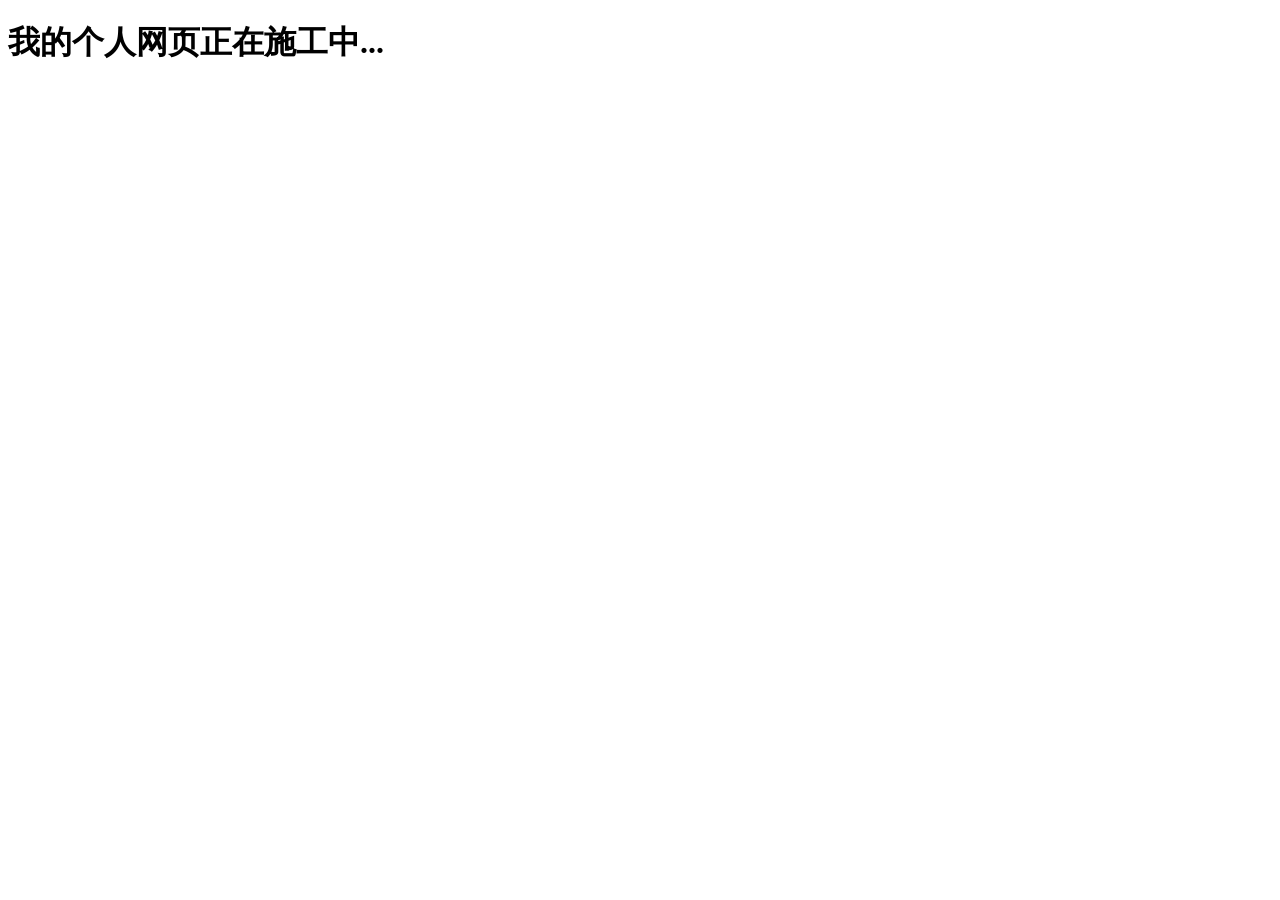
==== index.html @ b2ff5615 "fix: 修复目录嵌套并添加首页" ====
<!DOCTYPE html>
<html lang="en">
<head>
    <meta charset="UTF-8">
    <meta name="viewport" content="width=device-width, initial-scale=1.0">
    <title>Document</title>
</head>
<body>
    <h1>我的个人网页正在施工中...</h1>
</body>
</html>
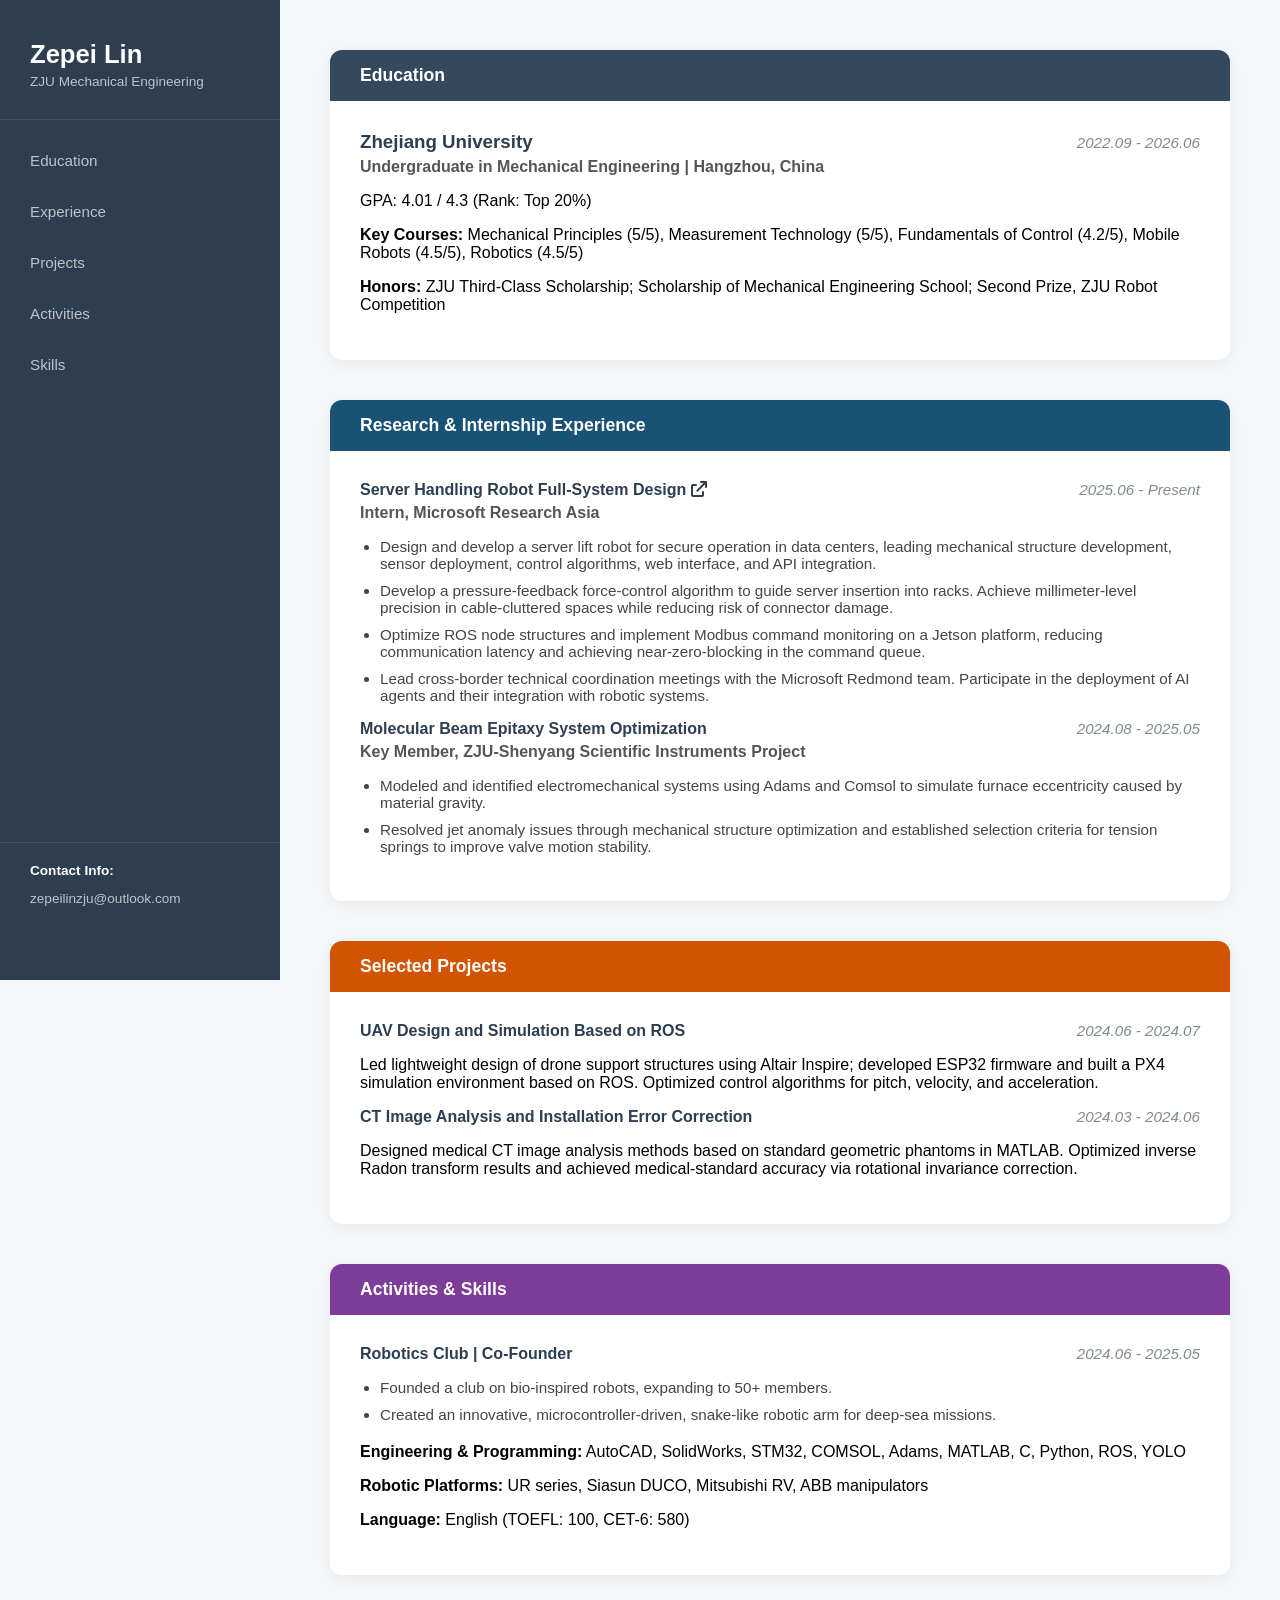
==== commit 0312e50e: "Finalize CV layout and add project subpage" ====
--- a/index.html
+++ b/index.html
@@ -3,9 +3,115 @@
 <head>
     <meta charset="UTF-8">
     <meta name="viewport" content="width=device-width, initial-scale=1.0">
-    <title>Document</title>
+    <title>Zepei Lin | Robotics & Mechanical Engineering</title>
+    <link rel="stylesheet" href="style.css">
+    <link rel="stylesheet" href="https://cdnjs.cloudflare.com/ajax/libs/font-awesome/6.0.0/css/all.min.css">
 </head>
 <body>
-    <h1>我的个人网页正在施工中...</h1>
+    <nav class="sidebar">
+        <div class="sidebar-header">
+            <h2>Zepei Lin</h2>
+            <p>ZJU Mechanical Engineering</p>
+        </div>
+        <ul>
+            <li><a href="#education">Education</a></li>
+            <li><a href="#experience">Experience</a></li>
+            <li><a href="#projects">Projects</a></li>
+            <li><a href="#activities">Activities</a></li>
+            <li><a href="#skills">Skills</a></li>
+        </ul>
+        <div class="sidebar-footer">
+            <span class="contact-label">Contact Info:</span>
+            <p>zepeilinzju@outlook.com</p>
+        </div>
+    </nav>
+
+    <main class="content">
+        <section id="education" class="card">
+            <div class="card-header edu-header">Education</div>
+            <div class="card-body">
+                <div class="item-header">
+                    <h3>Zhejiang University</h3>
+                    <span class="item-date">2022.09 - 2026.06</span>
+                </div>
+                <p class="item-sub">Undergraduate in Mechanical Engineering | Hangzhou, China</p>
+                <p>GPA: 4.01 / 4.3 (Rank: Top 20%)</p>
+                <p><strong>Key Courses:</strong> Mechanical Principles (5/5), Measurement Technology (5/5), Fundamentals of Control (4.2/5), Mobile Robots (4.5/5), Robotics (4.5/5)</p>
+                <p><strong>Honors:</strong> ZJU Third-Class Scholarship; Scholarship of Mechanical Engineering School; Second Prize, ZJU Robot Competition</p>
+            </div>
+        </section>
+
+        <section id="experience" class="card">
+            <div class="card-header exp-header">Research & Internship Experience</div>
+            <div class="card-body">
+                <div class="item">
+                    <div class="item-header">
+                        <h4><a href="server-robot.html" class="project-title-link">Server Handling Robot Full-System Design <i class="fas fa-arrow-up-right-from-square"></i></a></h4>
+                        <span class="item-date">2025.06 - Present</span>
+                    </div>
+                    <p class="item-sub">Intern, Microsoft Research Asia</p>
+                    <ul>
+                        <li>Design and develop a server lift robot for secure operation in data centers, leading mechanical structure development, sensor deployment, control algorithms, web interface, and API integration.</li>
+                        <li>Develop a pressure-feedback force-control algorithm to guide server insertion into racks. Achieve millimeter-level precision in cable-cluttered spaces while reducing risk of connector damage.</li>
+                        <li>Optimize ROS node structures and implement Modbus command monitoring on a Jetson platform, reducing communication latency and achieving near-zero-blocking in the command queue.</li>
+                        <li>Lead cross-border technical coordination meetings with the Microsoft Redmond team. Participate in the deployment of AI agents and their integration with robotic systems.</li>
+                    </ul>
+                </div>
+
+                <div class="item">
+                    <div class="item-header">
+                        <h4>Molecular Beam Epitaxy System Optimization</h4>
+                        <span class="item-date">2024.08 - 2025.05</span>
+                    </div>
+                    <p class="item-sub">Key Member, ZJU-Shenyang Scientific Instruments Project</p>
+                    <ul>
+                        <li>Modeled and identified electromechanical systems using Adams and Comsol to simulate furnace eccentricity caused by material gravity.</li>
+                        <li>Resolved jet anomaly issues through mechanical structure optimization and established selection criteria for tension springs to improve valve motion stability.</li>
+                    </ul>
+                </div>
+            </div>
+        </section>
+
+        <section id="projects" class="card">
+            <div class="card-header proj-header">Selected Projects</div>
+            <div class="card-body">
+                <div class="item">
+                    <div class="item-header">
+                        <h4>UAV Design and Simulation Based on ROS</h4>
+                        <span class="item-date">2024.06 - 2024.07</span>
+                    </div>
+                    <p>Led lightweight design of drone support structures using Altair Inspire; developed ESP32 firmware and built a PX4 simulation environment based on ROS. Optimized control algorithms for pitch, velocity, and acceleration.</p>
+                </div>
+                <div class="item">
+                    <div class="item-header">
+                        <h4>CT Image Analysis and Installation Error Correction</h4>
+                        <span class="item-date">2024.03 - 2024.06</span>
+                    </div>
+                    <p>Designed medical CT image analysis methods based on standard geometric phantoms in MATLAB. Optimized inverse Radon transform results and achieved medical-standard accuracy via rotational invariance correction.</p>
+                </div>
+            </div>
+        </section>
+
+        <section id="activities" class="card">
+            <div class="card-header act-header">Activities & Skills</div>
+            <div class="card-body">
+                <div class="item">
+                    <div class="item-header">
+                        <h4>Robotics Club | Co-Founder</h4>
+                        <span class="item-date">2024.06 - 2025.05</span>
+                    </div>
+                    <ul>
+                        <li>Founded a club on bio-inspired robots, expanding to 50+ members.</li>
+                        <li>Created an innovative, microcontroller-driven, snake-like robotic arm for deep-sea missions.</li>
+                    </ul>
+                </div>
+                <div id="skills" style="margin-top: 20px;">
+                    <p><strong>Engineering & Programming:</strong> AutoCAD, SolidWorks, STM32, COMSOL, Adams, MATLAB, C, Python, ROS, YOLO</p>
+                    <p><strong>Robotic Platforms:</strong> UR series, Siasun DUCO, Mitsubishi RV, ABB manipulators</p>
+                    <p><strong>Language:</strong> English (TOEFL: 100, CET-6: 580)</p>
+                </div>
+            </div>
+        </section>
+    </main>
 </body>
 </html>
--- a/style.css
+++ b/style.css
@@ -0,0 +1,107 @@
+:root {
+    --sidebar-width: 280px;
+    --primary-dark: #2c3e50;
+    --edu-color: #34495e;
+    --exp-color: #1a5276;
+    --proj-color: #d35400;
+    --act-color: #7d3c98;
+    --bg-light: #f4f7f9;
+    --text-main: #333;
+}
+
+body {
+    margin: 0;
+    font-family: 'Inter', -apple-system, sans-serif;
+    background-color: var(--bg-light);
+    display: flex;
+    scroll-behavior: smooth;
+}
+
+/* 侧边栏 */
+.sidebar {
+    width: var(--sidebar-width);
+    height: 100vh;
+    background-color: var(--primary-dark);
+    color: white;
+    position: fixed;
+    left: 0; top: 0;
+    display: flex;
+    flex-direction: column;
+    padding: 40px 0;
+    z-index: 1000;
+}
+
+.sidebar-header { padding: 0 30px 30px; border-bottom: 1px solid rgba(255,255,255,0.1); }
+.sidebar-header h2 { margin: 0; font-size: 1.6rem; }
+.sidebar-header p { margin: 5px 0 0; font-size: 0.85rem; color: #bdc3c7; }
+
+.sidebar ul { list-style: none; padding: 20px 0; margin: 0; }
+.sidebar ul li a { display: block; padding: 12px 30px; color: #bdc3c7; text-decoration: none; transition: 0.3s; }
+.sidebar ul li a:hover { background: rgba(255,255,255,0.1); color: white; padding-left: 40px; }
+
+.sidebar-footer { margin-top: auto; padding: 20px 30px; font-size: 0.85rem; border-top: 1px solid rgba(255,255,255,0.1); color: #bdc3c7; }
+.contact-label { color: white; font-weight: bold; display: block; margin-bottom: 5px; }
+
+/* 内容区 */
+.content {
+    margin-left: var(--sidebar-width);
+    padding: 50px;
+    width: 100%;
+    max-width: 900px;
+}
+
+/* 卡片排版 */
+.card {
+    background: white;
+    border-radius: 12px;
+    box-shadow: 0 4px 15px rgba(0,0,0,0.05);
+    margin-bottom: 40px;
+    overflow: hidden;
+    transition: transform 0.3s ease;
+}
+
+.card:hover { transform: translateY(-5px); }
+
+.card-header { padding: 15px 30px; color: white; font-weight: bold; font-size: 1.1rem; }
+.edu-header { background: var(--edu-color); }
+.exp-header { background: var(--exp-color); }
+.proj-header { background: var(--proj-color); }
+.act-header { background: var(--act-color); }
+
+.card-body { padding: 30px; }
+
+/* 简历样式：条目头部左右排列 */
+.item-header {
+    display: flex;
+    justify-content: space-between;
+    align-items: baseline;
+    margin-bottom: 5px;
+}
+
+.item-header h3, .item-header h4 { margin: 0; color: var(--primary-dark); }
+
+.item-date { font-style: italic; color: #7f8c8d; font-size: 0.95rem; white-space: nowrap; margin-left: 15px; }
+
+.item-sub { font-weight: 600; color: #555; margin-top: 0; margin-bottom: 15px; }
+
+/* 项目跳转链接样式 */
+.project-title-link {
+    text-decoration: none;
+    color: var(--primary-dark);
+}
+
+.project-title-link:hover {
+    color: var(--exp-color);
+    text-decoration: underline;
+}
+
+ul { padding-left: 20px; }
+li { margin-bottom: 10px; font-size: 0.95rem; color: #444; }
+
+/* 响应式 */
+@media (max-width: 768px) {
+    .sidebar { width: 0; display: none; }
+    .content { margin-left: 0; padding: 20px; }
+    .item-header { flex-direction: column; }
+    .item-date { margin-left: 0; margin-top: 5px; }
+}
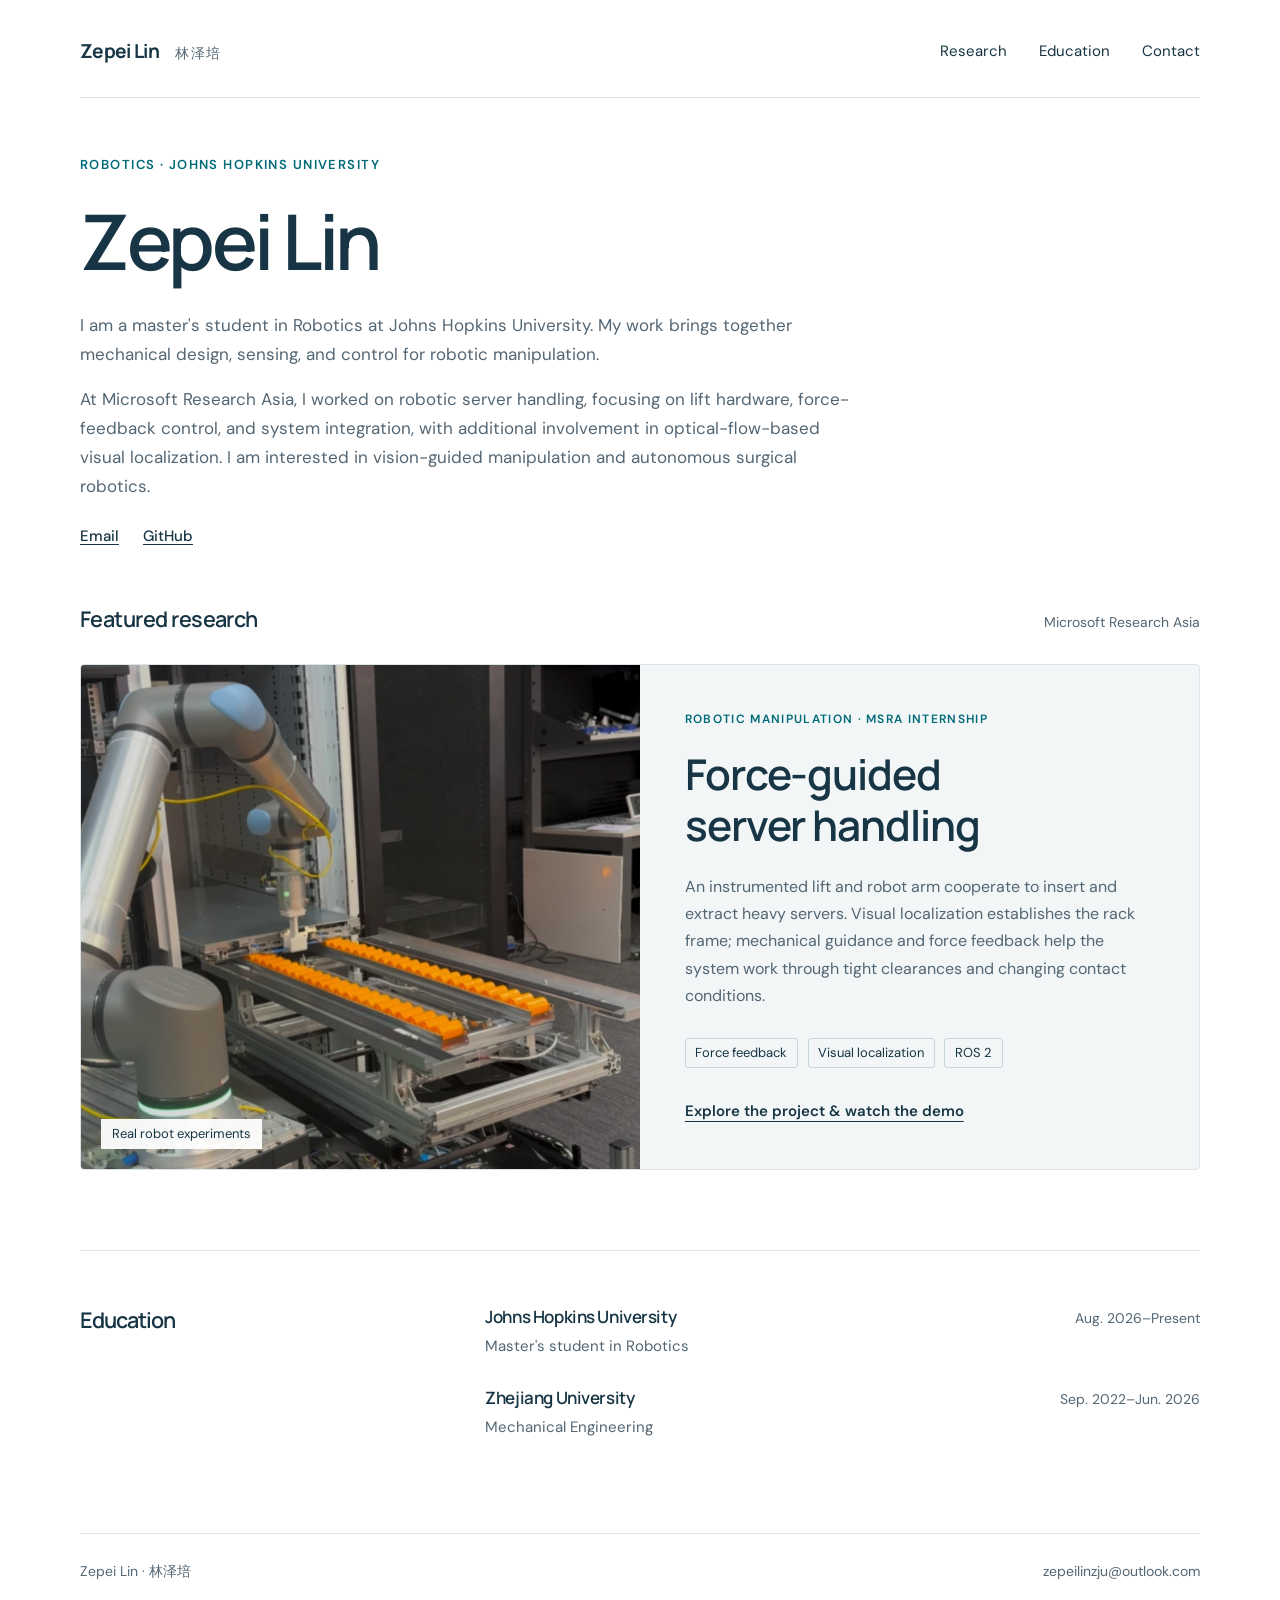
==== commit 2c27b0a7: "Feature MSRA robotics project with original-quality demo and technical overview" ====
--- a/index.html
+++ b/index.html
@@ -1,117 +1,50 @@
 <!DOCTYPE html>
 <html lang="en">
 <head>
-    <meta charset="UTF-8">
-    <meta name="viewport" content="width=device-width, initial-scale=1.0">
-    <title>Zepei Lin | Robotics & Mechanical Engineering</title>
-    <link rel="stylesheet" href="style.css">
-    <link rel="stylesheet" href="https://cdnjs.cloudflare.com/ajax/libs/font-awesome/6.0.0/css/all.min.css">
+  <meta charset="UTF-8">
+  <meta name="viewport" content="width=device-width, initial-scale=1">
+  <meta name="description" content="Zepei Lin, robotics master's student at Johns Hopkins University. Research on force-guided robotic server handling at Microsoft Research Asia.">
+  <meta name="theme-color" content="#173c50">
+  <title>Zepei Lin | Robotics</title>
+  <link rel="stylesheet" href="style.css">
 </head>
 <body>
-    <nav class="sidebar">
-        <div class="sidebar-header">
-            <h2>Zepei Lin</h2>
-            <p>ZJU Mechanical Engineering</p>
+  <a class="skip-link" href="#main">Skip to content</a>
+  <header class="site-header wrap">
+    <a class="wordmark" href="index.html">Zepei Lin<span>林泽培</span></a>
+    <nav aria-label="Main navigation"><a href="#research">Research</a><a href="#education">Education</a><a href="mailto:zepeilinzju@outlook.com">Contact</a></nav>
+  </header>
+  <main id="main" class="wrap">
+    <section class="intro" aria-labelledby="intro-title">
+      <p class="eyebrow">Robotics · Johns Hopkins University</p>
+      <h1 id="intro-title">Zepei Lin</h1>
+      <div class="intro-copy">
+        <p>I am a master's student in Robotics at Johns Hopkins University. My work brings together mechanical design, sensing, and control for robotic manipulation.</p>
+        <p>At Microsoft Research Asia, I worked on robotic server handling, focusing on lift hardware, force-feedback control, and system integration, with additional involvement in optical-flow-based visual localization. I am interested in vision-guided manipulation and autonomous surgical robotics.</p>
+        <div class="text-links"><a href="mailto:zepeilinzju@outlook.com">Email</a><a href="https://github.com/Edward-Lin-maker">GitHub</a></div>
+      </div>
+    </section>
+    <section id="research" class="research-section" aria-labelledby="research-title">
+      <div class="section-heading"><h2 id="research-title">Featured research</h2><span>Microsoft Research Asia</span></div>
+      <a class="project-link" href="server-robot.html">
+        <div class="project-image"><img src="assets/images/system-overview.webp" width="740" height="649" alt="A robot arm working beside the instrumented server lift in front of a server rack."><span class="image-label">Real robot experiments</span></div>
+        <div class="project-copy">
+          <p class="eyebrow">Robotic manipulation · MSRA internship</p>
+          <h3>Force-guided<br>server handling</h3>
+          <p>An instrumented lift and robot arm cooperate to insert and extract heavy servers. Visual localization establishes the rack frame; mechanical guidance and force feedback help the system work through tight clearances and changing contact conditions.</p>
+          <div class="tags" aria-label="Project topics"><span>Force feedback</span><span>Visual localization</span><span>ROS 2</span></div>
+          <span class="project-cta">Explore the project &amp; watch the demo</span>
         </div>
-        <ul>
-            <li><a href="#education">Education</a></li>
-            <li><a href="#experience">Experience</a></li>
-            <li><a href="#projects">Projects</a></li>
-            <li><a href="#activities">Activities</a></li>
-            <li><a href="#skills">Skills</a></li>
-        </ul>
-        <div class="sidebar-footer">
-            <span class="contact-label">Contact Info:</span>
-            <p>zepeilinzju@outlook.com</p>
-        </div>
-    </nav>
-
-    <main class="content">
-        <section id="education" class="card">
-            <div class="card-header edu-header">Education</div>
-            <div class="card-body">
-                <div class="item-header">
-                    <h3>Zhejiang University</h3>
-                    <span class="item-date">2022.09 - 2026.06</span>
-                </div>
-                <p class="item-sub">Undergraduate in Mechanical Engineering | Hangzhou, China</p>
-                <p>GPA: 4.01 / 4.3 (Rank: Top 20%)</p>
-                <p><strong>Key Courses:</strong> Mechanical Principles (5/5), Measurement Technology (5/5), Fundamentals of Control (4.2/5), Mobile Robots (4.5/5), Robotics (4.5/5)</p>
-                <p><strong>Honors:</strong> ZJU Third-Class Scholarship; Scholarship of Mechanical Engineering School; Second Prize, ZJU Robot Competition</p>
-            </div>
-        </section>
-
-        <section id="experience" class="card">
-            <div class="card-header exp-header">Research & Internship Experience</div>
-            <div class="card-body">
-                <div class="item">
-                    <div class="item-header">
-                        <h4><a href="server-robot.html" class="project-title-link">Server Handling Robot Full-System Design <i class="fas fa-arrow-up-right-from-square"></i></a></h4>
-                        <span class="item-date">2025.06 - Present</span>
-                    </div>
-                    <p class="item-sub">Intern, Microsoft Research Asia</p>
-                    <ul>
-                        <li>Design and develop a server lift robot for secure operation in data centers, leading mechanical structure development, sensor deployment, control algorithms, web interface, and API integration.</li>
-                        <li>Develop a pressure-feedback force-control algorithm to guide server insertion into racks. Achieve millimeter-level precision in cable-cluttered spaces while reducing risk of connector damage.</li>
-                        <li>Optimize ROS node structures and implement Modbus command monitoring on a Jetson platform, reducing communication latency and achieving near-zero-blocking in the command queue.</li>
-                        <li>Lead cross-border technical coordination meetings with the Microsoft Redmond team. Participate in the deployment of AI agents and their integration with robotic systems.</li>
-                    </ul>
-                </div>
-
-                <div class="item">
-                    <div class="item-header">
-                        <h4>Molecular Beam Epitaxy System Optimization</h4>
-                        <span class="item-date">2024.08 - 2025.05</span>
-                    </div>
-                    <p class="item-sub">Key Member, ZJU-Shenyang Scientific Instruments Project</p>
-                    <ul>
-                        <li>Modeled and identified electromechanical systems using Adams and Comsol to simulate furnace eccentricity caused by material gravity.</li>
-                        <li>Resolved jet anomaly issues through mechanical structure optimization and established selection criteria for tension springs to improve valve motion stability.</li>
-                    </ul>
-                </div>
-            </div>
-        </section>
-
-        <section id="projects" class="card">
-            <div class="card-header proj-header">Selected Projects</div>
-            <div class="card-body">
-                <div class="item">
-                    <div class="item-header">
-                        <h4>UAV Design and Simulation Based on ROS</h4>
-                        <span class="item-date">2024.06 - 2024.07</span>
-                    </div>
-                    <p>Led lightweight design of drone support structures using Altair Inspire; developed ESP32 firmware and built a PX4 simulation environment based on ROS. Optimized control algorithms for pitch, velocity, and acceleration.</p>
-                </div>
-                <div class="item">
-                    <div class="item-header">
-                        <h4>CT Image Analysis and Installation Error Correction</h4>
-                        <span class="item-date">2024.03 - 2024.06</span>
-                    </div>
-                    <p>Designed medical CT image analysis methods based on standard geometric phantoms in MATLAB. Optimized inverse Radon transform results and achieved medical-standard accuracy via rotational invariance correction.</p>
-                </div>
-            </div>
-        </section>
-
-        <section id="activities" class="card">
-            <div class="card-header act-header">Activities & Skills</div>
-            <div class="card-body">
-                <div class="item">
-                    <div class="item-header">
-                        <h4>Robotics Club | Co-Founder</h4>
-                        <span class="item-date">2024.06 - 2025.05</span>
-                    </div>
-                    <ul>
-                        <li>Founded a club on bio-inspired robots, expanding to 50+ members.</li>
-                        <li>Created an innovative, microcontroller-driven, snake-like robotic arm for deep-sea missions.</li>
-                    </ul>
-                </div>
-                <div id="skills" style="margin-top: 20px;">
-                    <p><strong>Engineering & Programming:</strong> AutoCAD, SolidWorks, STM32, COMSOL, Adams, MATLAB, C, Python, ROS, YOLO</p>
-                    <p><strong>Robotic Platforms:</strong> UR series, Siasun DUCO, Mitsubishi RV, ABB manipulators</p>
-                    <p><strong>Language:</strong> English (TOEFL: 100, CET-6: 580)</p>
-                </div>
-            </div>
-        </section>
-    </main>
+      </a>
+    </section>
+    <section id="education" class="education-section" aria-labelledby="education-title">
+      <h2 id="education-title">Education</h2>
+      <div class="education-list">
+        <div class="education-row"><div><h3>Johns Hopkins University</h3><p>Master's student in Robotics</p></div><p class="date">Aug. 2026–Present</p></div>
+        <div class="education-row"><div><h3>Zhejiang University</h3><p>Mechanical Engineering</p></div><p class="date">Sep. 2022–Jun. 2026</p></div>
+      </div>
+    </section>
+  </main>
+  <footer class="site-footer wrap"><span>Zepei Lin · 林泽培</span><a href="mailto:zepeilinzju@outlook.com">zepeilinzju@outlook.com</a></footer>
 </body>
-</html>+</html>
--- a/style.css
+++ b/style.css
@@ -1,107 +1,7 @@
-:root {
-    --sidebar-width: 280px;
-    --primary-dark: #2c3e50;
-    --edu-color: #34495e;
-    --exp-color: #1a5276;
-    --proj-color: #d35400;
-    --act-color: #7d3c98;
-    --bg-light: #f4f7f9;
-    --text-main: #333;
-}
-
-body {
-    margin: 0;
-    font-family: 'Inter', -apple-system, sans-serif;
-    background-color: var(--bg-light);
-    display: flex;
-    scroll-behavior: smooth;
-}
-
-/* 侧边栏 */
-.sidebar {
-    width: var(--sidebar-width);
-    height: 100vh;
-    background-color: var(--primary-dark);
-    color: white;
-    position: fixed;
-    left: 0; top: 0;
-    display: flex;
-    flex-direction: column;
-    padding: 40px 0;
-    z-index: 1000;
-}
-
-.sidebar-header { padding: 0 30px 30px; border-bottom: 1px solid rgba(255,255,255,0.1); }
-.sidebar-header h2 { margin: 0; font-size: 1.6rem; }
-.sidebar-header p { margin: 5px 0 0; font-size: 0.85rem; color: #bdc3c7; }
-
-.sidebar ul { list-style: none; padding: 20px 0; margin: 0; }
-.sidebar ul li a { display: block; padding: 12px 30px; color: #bdc3c7; text-decoration: none; transition: 0.3s; }
-.sidebar ul li a:hover { background: rgba(255,255,255,0.1); color: white; padding-left: 40px; }
-
-.sidebar-footer { margin-top: auto; padding: 20px 30px; font-size: 0.85rem; border-top: 1px solid rgba(255,255,255,0.1); color: #bdc3c7; }
-.contact-label { color: white; font-weight: bold; display: block; margin-bottom: 5px; }
-
-/* 内容区 */
-.content {
-    margin-left: var(--sidebar-width);
-    padding: 50px;
-    width: 100%;
-    max-width: 900px;
-}
-
-/* 卡片排版 */
-.card {
-    background: white;
-    border-radius: 12px;
-    box-shadow: 0 4px 15px rgba(0,0,0,0.05);
-    margin-bottom: 40px;
-    overflow: hidden;
-    transition: transform 0.3s ease;
-}
-
-.card:hover { transform: translateY(-5px); }
-
-.card-header { padding: 15px 30px; color: white; font-weight: bold; font-size: 1.1rem; }
-.edu-header { background: var(--edu-color); }
-.exp-header { background: var(--exp-color); }
-.proj-header { background: var(--proj-color); }
-.act-header { background: var(--act-color); }
-
-.card-body { padding: 30px; }
-
-/* 简历样式：条目头部左右排列 */
-.item-header {
-    display: flex;
-    justify-content: space-between;
-    align-items: baseline;
-    margin-bottom: 5px;
-}
-
-.item-header h3, .item-header h4 { margin: 0; color: var(--primary-dark); }
-
-.item-date { font-style: italic; color: #7f8c8d; font-size: 0.95rem; white-space: nowrap; margin-left: 15px; }
-
-.item-sub { font-weight: 600; color: #555; margin-top: 0; margin-bottom: 15px; }
-
-/* 项目跳转链接样式 */
-.project-title-link {
-    text-decoration: none;
-    color: var(--primary-dark);
-}
-
-.project-title-link:hover {
-    color: var(--exp-color);
-    text-decoration: underline;
-}
-
-ul { padding-left: 20px; }
-li { margin-bottom: 10px; font-size: 0.95rem; color: #444; }
-
-/* 响应式 */
-@media (max-width: 768px) {
-    .sidebar { width: 0; display: none; }
-    .content { margin-left: 0; padding: 20px; }
-    .item-header { flex-direction: column; }
-    .item-date { margin-left: 0; margin-top: 5px; }
-}+@import url('https://fonts.googleapis.com/css2?family=DM+Sans:wght@400;500;600;700&family=Manrope:wght@400;500;600;700;800&display=swap');
+:root{--ink:#173544;--muted:#536674;--accent:#006a77;--line:#dce4e8;--wash:#f2f6f7;--paper:#fff;--heading:'Manrope',-apple-system,BlinkMacSystemFont,'Segoe UI',sans-serif;--body:'DM Sans',-apple-system,BlinkMacSystemFont,'Segoe UI',sans-serif}
+*{box-sizing:border-box}html{scroll-behavior:smooth;scroll-padding-top:5rem}body{margin:0;background:var(--paper);color:var(--ink);font-family:var(--body);font-size:1rem;line-height:1.7}a{color:inherit;text-underline-offset:.22em}a:hover{color:var(--accent)}a:focus-visible,button:focus-visible,select:focus-visible,video:focus-visible{outline:3px solid var(--accent);outline-offset:5px}img,video{max-width:100%;display:block}img{height:auto}figure{margin:0}p{margin:0 0 1rem}h1,h2,h3{font-family:var(--heading);font-weight:600;line-height:1.2;letter-spacing:-.045em;margin:0}h1{font-size:clamp(2.8rem,6vw,4.8rem)}h2{font-size:clamp(1.7rem,3vw,2.25rem)}h3{font-size:1.25rem;letter-spacing:-.025em}figcaption{font-size:.875rem;color:var(--muted);line-height:1.6;margin-top:.85rem}.wrap{width:min(1120px,calc(100% - 96px));margin-inline:auto}.skip-link{position:absolute;top:-100px;left:1rem;z-index:10;background:var(--ink);color:#fff;padding:.8rem}.skip-link:focus{top:1rem}.site-header{display:flex;justify-content:space-between;align-items:center;gap:2rem;padding-top:2.2rem;padding-bottom:1.8rem;border-bottom:1px solid var(--line)}.wordmark{text-decoration:none;font-family:var(--heading);font-size:1.2rem;font-weight:700;letter-spacing:-.035em;white-space:nowrap}.wordmark span{display:inline-block;font-family:var(--body);font-size:.875rem;font-weight:400;color:var(--muted);letter-spacing:.12em;margin-left:1rem}.site-header nav{display:flex;gap:2rem;font-size:.9375rem}.site-header nav a{text-decoration:none}.eyebrow{text-transform:uppercase;font-weight:600;font-size:.8125rem;letter-spacing:.11em;color:var(--accent);margin-bottom:1.2rem}.intro{padding-top:3.5rem;padding-bottom:3.5rem}.intro h1{max-width:950px}.intro-copy{max-width:780px;margin-top:1.5rem;color:var(--muted);font-size:1.0625rem}.text-links{display:flex;flex-wrap:wrap;gap:1.5rem;margin-top:1.5rem;color:var(--ink);font-size:.9375rem;font-weight:500}.section-heading{display:flex;align-items:baseline;justify-content:space-between;gap:2rem;margin-bottom:1.8rem}.section-heading>span{font-size:.875rem;color:var(--muted);white-space:nowrap}.research-section{padding-bottom:5rem}.research-section>.section-heading h2{font-size:1.35rem;letter-spacing:-.025em}.project-link{display:grid;grid-template-columns:1fr 1fr;text-decoration:none;background:var(--wash);border:1px solid var(--line);border-radius:4px;overflow:hidden;transition:border-color .2s}.project-link:hover{border-color:var(--accent);color:var(--ink)}.project-image{position:relative;background:#d9e0e1;min-height:460px}.project-image img{width:100%;height:100%;object-fit:cover}.image-label{position:absolute;bottom:1.25rem;left:1.25rem;background:rgba(255,255,255,.94);font-size:.8125rem;padding:.25rem .7rem;color:var(--ink)}.project-copy{padding:2.8rem;align-self:center}.project-copy .eyebrow{font-size:.75rem}.project-copy h3{font-size:clamp(2rem,3.5vw,2.65rem);margin-bottom:1.4rem}.project-copy>p:not(.eyebrow){color:var(--muted)}.tags{display:flex;flex-wrap:wrap;gap:.6rem;margin:1.8rem 0}.tags span{font-size:.8125rem;border:1px solid #c6d7db;border-radius:3px;padding:.2rem .6rem}.project-cta{font-size:.9375rem;font-weight:600;text-decoration:underline;text-underline-offset:.3em}.education-section{display:grid;grid-template-columns:1fr 2fr;gap:3rem;border-top:1px solid var(--line);padding-top:3.5rem;padding-bottom:4rem}.education-section>h2{font-size:1.35rem}.education-row{display:flex;justify-content:space-between;gap:2rem;padding:0 0 1.8rem}.education-row h3{font-size:1.0625rem}.education-row p{font-size:.9375rem;color:var(--muted);margin:.4rem 0 0}.education-row .date{font-size:.875rem;white-space:nowrap;margin:0}.site-footer{display:flex;justify-content:space-between;gap:1rem;border-top:1px solid var(--line);padding-block:1.6rem 2.5rem;color:var(--muted);font-size:.875rem}.site-footer a{text-decoration:none}.project-hero{padding-top:4.5rem;padding-bottom:3.5rem}.project-hero h1{font-size:clamp(3rem,6.5vw,5.2rem)}.project-deck{max-width:760px;margin-top:1.7rem;font-size:1.2rem;line-height:1.65;color:var(--muted)}.project-meta{display:flex;align-items:center;gap:2rem;font-size:.9375rem;margin:1.6rem 0 2.6rem}.project-meta>span{color:var(--muted)}.demo-figure video{width:100%;aspect-ratio:16/9;background:#10191d;border-radius:4px;object-fit:contain}.demo-controls{display:flex;align-items:center;flex-wrap:wrap;gap:.75rem;padding:1rem 0 .2rem;font-size:.875rem}.demo-controls[hidden],.video-error[hidden]{display:none}.demo-controls label{font-weight:500}.demo-controls select{appearance:none;-webkit-appearance:none;font:inherit;color:var(--ink);background:#fff url('data:image/svg+xml,%3Csvg xmlns=%22http://www.w3.org/2000/svg%22 width=%2212%22 height=%228%22 viewBox=%220 0 12 8%22%3E%3Cpath d=%22m1 1 5 5 5-5%22 stroke=%22%23173544%22 fill=%22none%22 stroke-width=%221.5%22/%3E%3C/svg%3E') right .8rem center/12px 8px no-repeat;border:1px solid var(--line);border-radius:3px;padding:.5rem 2.2rem .5rem .7rem;max-width:100%}.demo-progress{color:var(--muted);margin-left:auto;font-variant-numeric:tabular-nums}.video-error{background:var(--wash);padding:1rem;margin:.7rem 0;font-size:.9375rem}.project-nav{border-top:1px solid var(--line);border-bottom:1px solid var(--line);background:rgba(255,255,255,.96);position:sticky;top:0;z-index:3}.project-nav>.wrap{display:flex;gap:2rem;overflow-x:auto;padding-block:.9rem}.project-nav a{font-size:.875rem;text-decoration:none;white-space:nowrap}.article-section{padding-block:4.5rem;border-bottom:1px solid var(--line)}.overview-section{display:grid;grid-template-columns:.9fr 1.1fr;gap:4rem}.prose{color:var(--muted)}.prose p:last-child{margin-bottom:0}.method-flow{display:grid;grid-template-columns:repeat(3,1fr);gap:2.5rem;padding:2.5rem 0;border-bottom:1px solid var(--line)}.method-flow>div{padding-top:1rem;border-top:2px solid var(--accent)}.method-flow h3{font-size:1.125rem;margin-bottom:.8rem}.method-flow p{font-size:.9375rem;color:var(--muted);margin:0}.hardware-layout{display:grid;grid-template-columns:.9fr 1.1fr;gap:4rem}.hardware-main{padding:1.5rem;background:var(--wash);align-self:start}.hardware-main>img{max-height:440px;width:100%;object-fit:contain}.tool-pair{display:grid;grid-template-columns:1fr 1fr;gap:1.25rem;margin-top:2rem}.tool-pair figure{background:var(--wash);padding:1rem}.tool-pair img{height:150px;width:100%;object-fit:contain}.tool-pair figcaption{font-size:.8125rem}.section-intro{max-width:850px;color:var(--muted);font-size:1.0625rem;margin-bottom:2.3rem}.localization-grid{display:grid;grid-template-columns:1fr 1fr;column-gap:3.5rem;row-gap:2rem}.method-step h3{font-size:1.125rem;margin-bottom:.9rem}.method-step p{color:var(--muted);font-size:.9375rem}.transform-panel{display:grid;grid-template-columns:1fr 1fr;gap:3rem;background:var(--wash);padding:2.25rem;margin-top:2rem;border-left:3px solid var(--accent)}.transform-panel h3{margin-bottom:1rem}.transform-panel p{color:var(--muted);font-size:.9375rem}.transform-panel .eyebrow{font-size:.75rem;margin-bottom:.7rem}.transform-panel>div>p:last-child{margin-bottom:0}.equations{align-self:center}.equations p{margin:0 0 1.4rem}.equations span{display:block}.equations span:first-child{font-size:.8125rem;margin-bottom:.35rem}.equations .formula{font-family:Georgia,'Times New Roman',serif;font-size:1.6rem;color:var(--ink);white-space:nowrap}.formula sub{font-size:.65em;letter-spacing:.025em}.method-note{font-size:.875rem;color:var(--muted);margin:1.3rem 0 0;max-width:850px}.contact-layout{display:grid;grid-template-columns:1.1fr .9fr;gap:3.5rem}.contact-layout figure{align-self:start}.contact-layout img{border-radius:3px}.result-panel{display:grid;grid-template-columns:1fr 1.3fr;column-gap:3rem;row-gap:1.4rem;background:#163d4d;color:#fff;padding:2.5rem;margin-top:2.7rem;border-radius:4px}.result-panel .eyebrow{color:#b3e2df;font-size:.75rem}.result-panel h3{font-size:1.8rem}.result-comparison{display:flex;gap:3rem;align-self:center;justify-content:space-between}.result-comparison strong{font-family:var(--heading);font-size:3.3rem;font-weight:500;line-height:1.1;letter-spacing:-.06em}.result-comparison strong span{font-size:1.5rem;margin-left:.2rem}.result-comparison p{font-size:.8125rem;color:#c4d9df;margin:.6rem 0 0}.result-note{grid-column:1/-1;font-size:.8125rem;color:#c4d9df;border-top:1px solid #42616e;padding-top:1.2rem;margin:0}.contributions-section{display:grid;grid-template-columns:.9fr 1.1fr;gap:4rem;border-bottom:0;padding-bottom:5rem}.prose ul{padding-left:1.2rem}.prose li{padding-left:.2rem;margin-bottom:.7rem}
+@media(min-width:1400px){.intro{padding-top:4rem}}
+@media(max-width:900px){.wrap{width:calc(100% - 64px)}.project-copy{padding:2rem}.project-image{min-height:400px}.section-heading{display:block}.section-heading>span{display:block;margin-top:.7rem}.overview-section,.hardware-layout,.contributions-section{gap:2.5rem;grid-template-columns:1fr 1.2fr}.transform-panel{gap:2rem;padding:1.7rem}.contact-layout{gap:2rem}.result-panel{grid-template-columns:1fr}.result-comparison{justify-content:flex-start;gap:4rem}.education-section{grid-template-columns:1fr 2.5fr}}
+@media(max-width:650px){html{scroll-padding-top:4rem}.wrap{width:calc(100% - 40px)}.site-header{padding-top:1.4rem;padding-bottom:1.3rem;gap:1rem}.wordmark span{display:none}.site-header nav{gap:1rem;font-size:.8125rem}.intro{padding-top:3.5rem;padding-bottom:3.5rem}.intro h1{font-size:2.65rem}.intro-copy{font-size:1rem}.project-link{grid-template-columns:1fr}.project-image{height:340px;min-height:0}.project-image img{object-position:center 42%}.project-copy{padding:1.75rem}.project-copy h3{font-size:2.2rem}.research-section{padding-bottom:3.5rem}.education-section{display:block;padding-top:2.5rem;padding-bottom:2rem}.education-section>h2{margin-bottom:2rem}.education-row{gap:1rem}.education-row h3{font-size:1rem}.education-row .date{font-size:.75rem}.site-footer{flex-direction:column;gap:.4rem}.project-hero{padding-top:3rem;padding-bottom:2rem}.project-hero h1{font-size:3rem}.project-deck{font-size:1.0625rem}.project-meta{gap:1.3rem;flex-wrap:wrap;font-size:.875rem}.project-nav>.wrap{gap:1.4rem}.article-section{padding-block:3rem}.overview-section,.hardware-layout,.contact-layout,.contributions-section{display:block}.overview-section>div:first-child,.contributions-section>div:first-child{margin-bottom:1.7rem}.method-flow{grid-template-columns:1fr;gap:1.5rem;padding-block:2rem}.hardware-main{margin-bottom:2rem}.hardware-main>img{max-height:360px}.localization-grid{grid-template-columns:1fr;gap:1rem}.transform-panel{grid-template-columns:1fr;gap:1.3rem;padding:1.5rem}.equations .formula{font-size:1.5rem}.contact-layout figure{margin-top:2rem}.result-panel{padding:1.75rem;margin-top:2rem;gap:1.8rem}.result-comparison{gap:2rem;justify-content:space-between}.result-comparison strong{font-size:2.7rem}.result-comparison>div{flex:1}.result-panel h3{font-size:1.65rem}.demo-progress{margin-left:0;width:100%}.tool-pair img{height:120px}}
+@media(prefers-reduced-motion:reduce){html{scroll-behavior:auto}*{transition:none!important}}
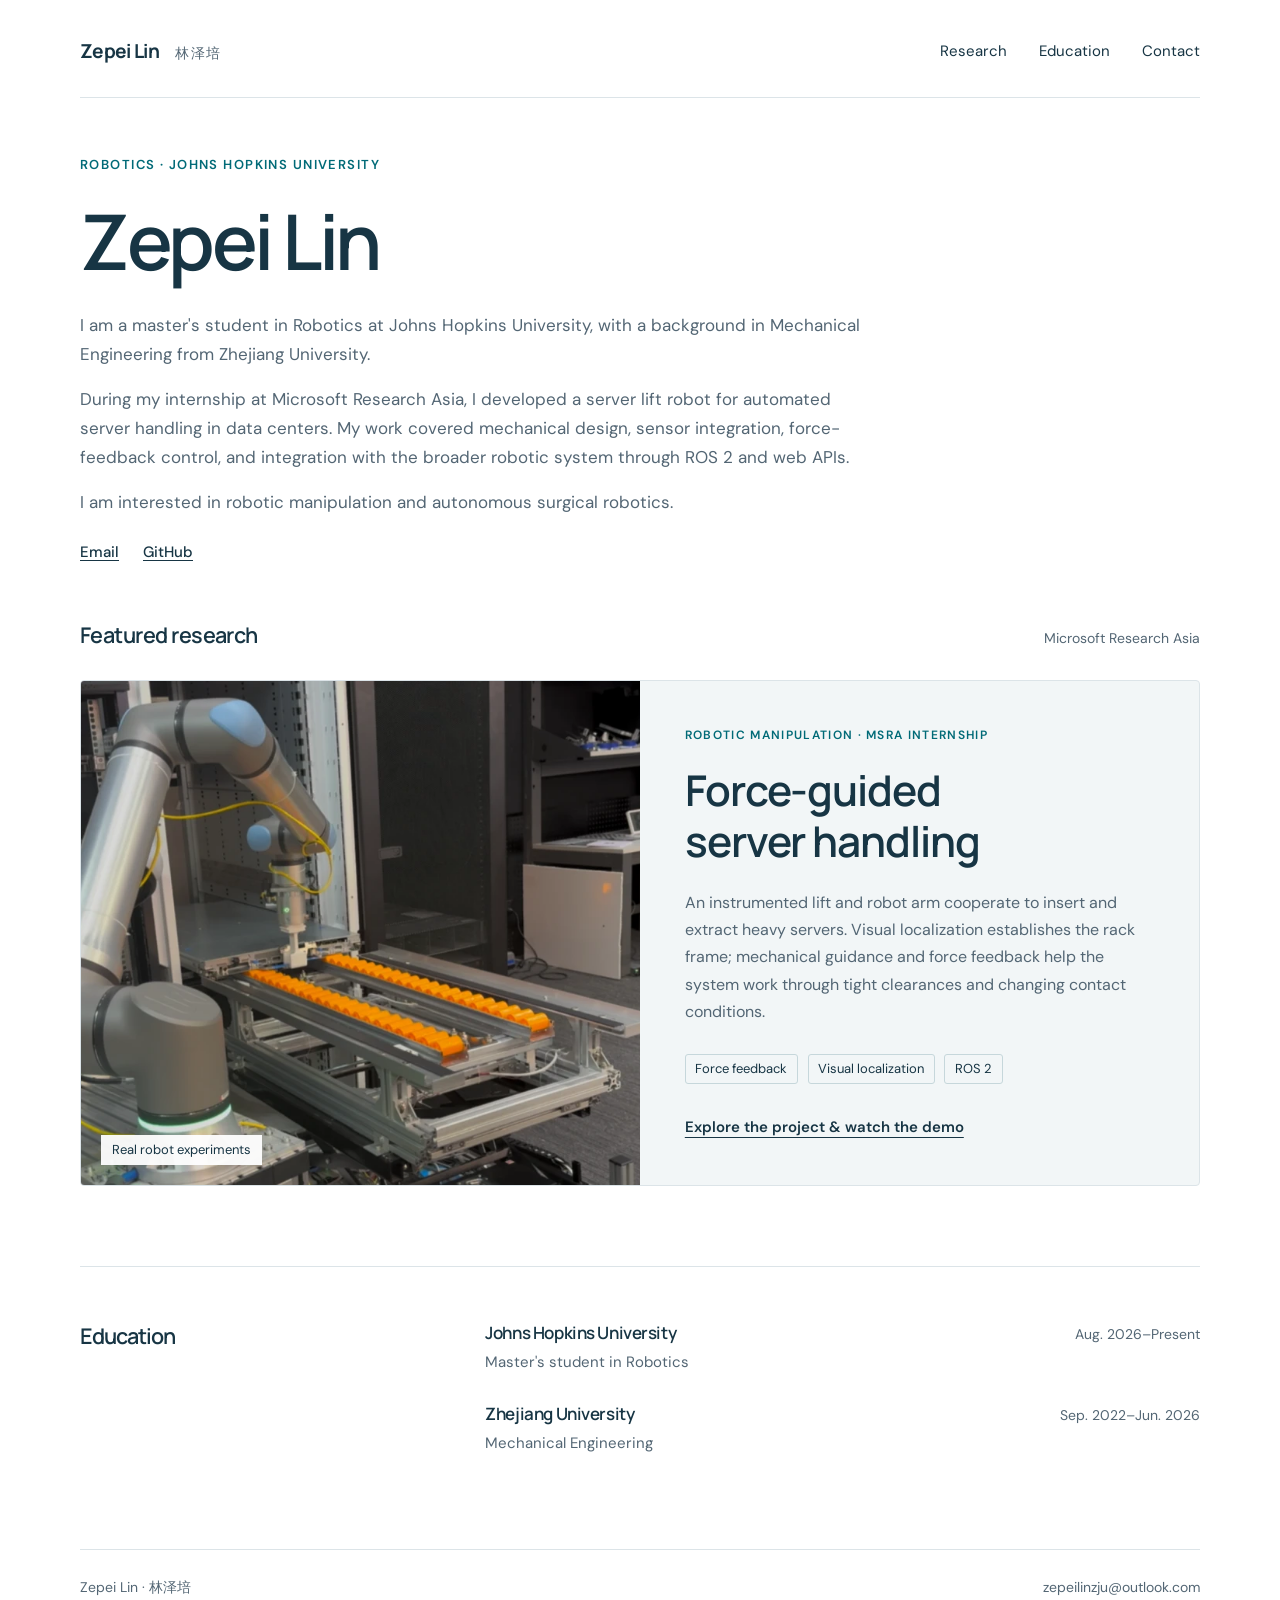
==== commit 7ddc28a9: "Clarify homepage biography around CV responsibilities" ====
--- a/index.html
+++ b/index.html
@@ -19,8 +19,9 @@
       <p class="eyebrow">Robotics · Johns Hopkins University</p>
       <h1 id="intro-title">Zepei Lin</h1>
       <div class="intro-copy">
-        <p>I am a master's student in Robotics at Johns Hopkins University. My work brings together mechanical design, sensing, and control for robotic manipulation.</p>
-        <p>At Microsoft Research Asia, I worked on robotic server handling, focusing on lift hardware, force-feedback control, and system integration, with additional involvement in optical-flow-based visual localization. I am interested in vision-guided manipulation and autonomous surgical robotics.</p>
+        <p>I am a master's student in Robotics at Johns Hopkins University, with a background in Mechanical Engineering from Zhejiang University.</p>
+        <p>During my internship at Microsoft Research Asia, I developed a server lift robot for automated server handling in data centers. My work covered mechanical design, sensor integration, force-feedback control, and integration with the broader robotic system through ROS 2 and web APIs.</p>
+        <p>I am interested in robotic manipulation and autonomous surgical robotics.</p>
         <div class="text-links"><a href="mailto:zepeilinzju@outlook.com">Email</a><a href="https://github.com/Edward-Lin-maker">GitHub</a></div>
       </div>
     </section>
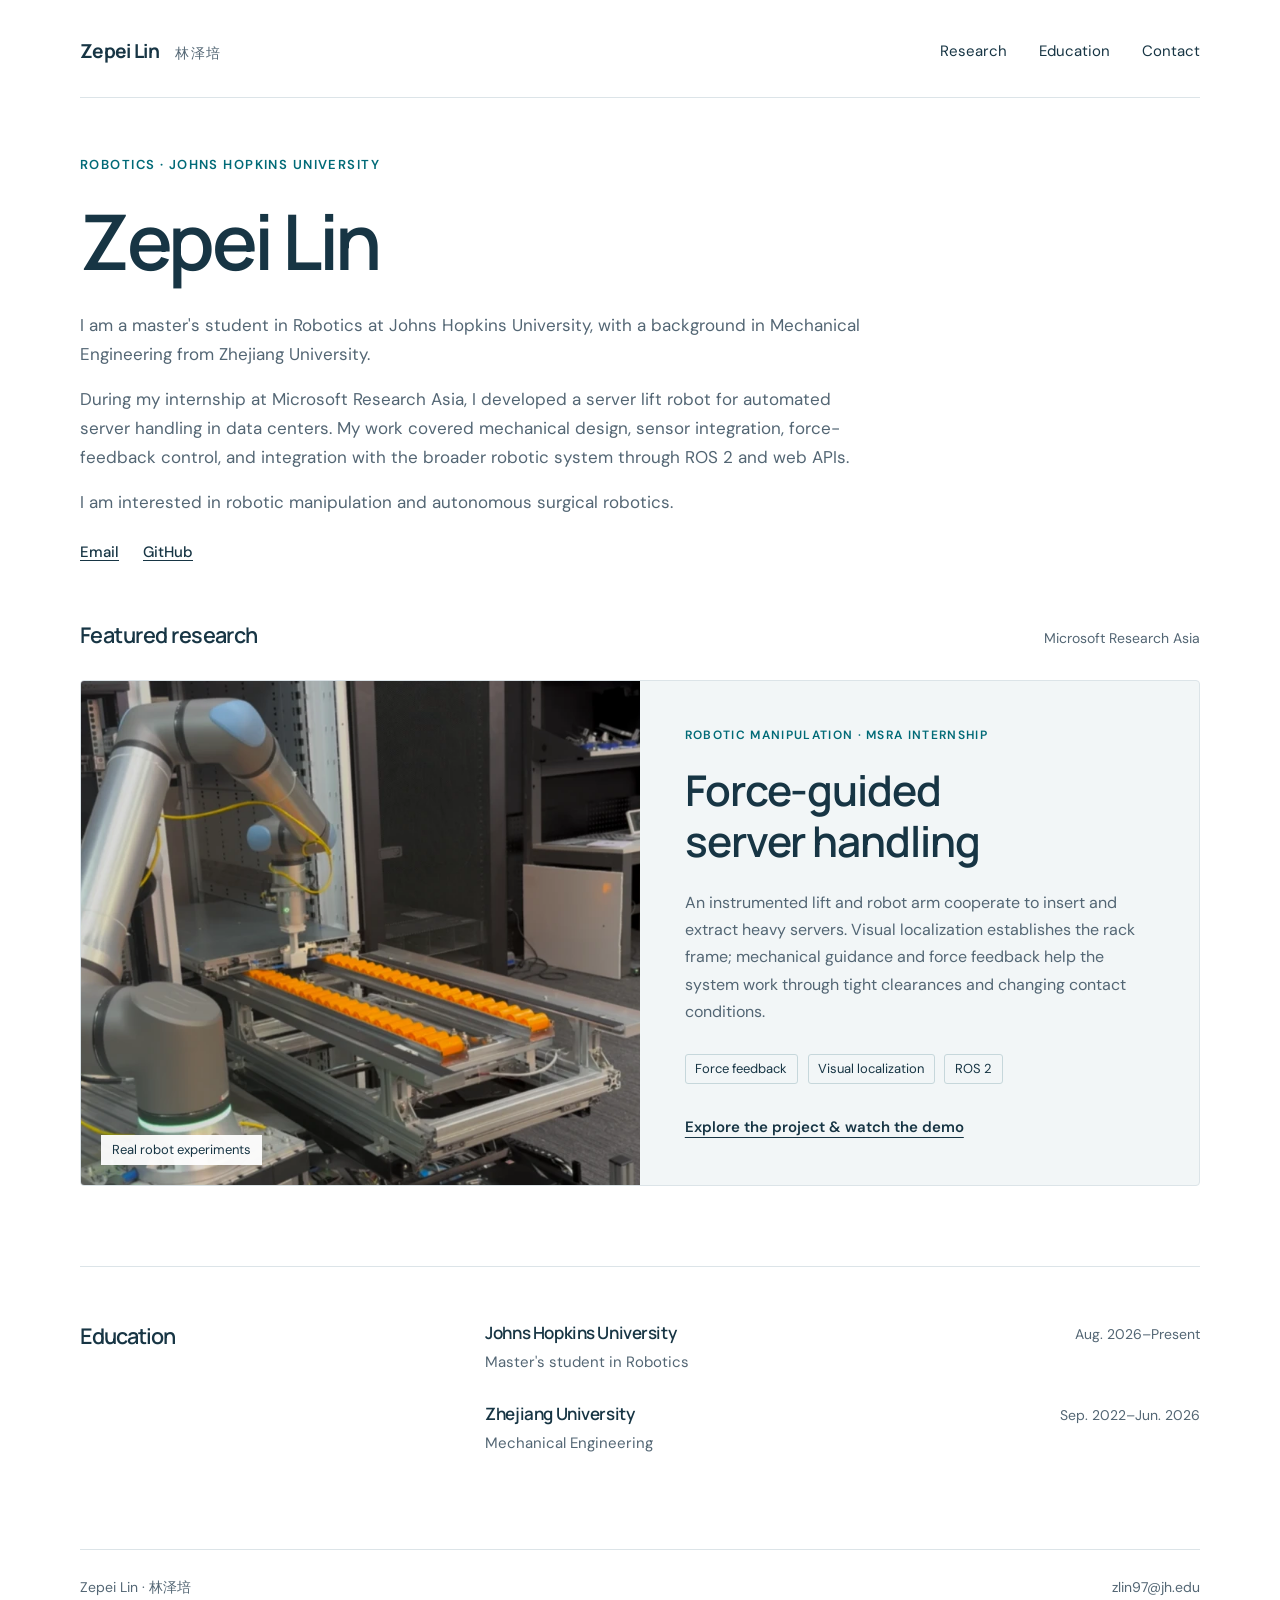
==== commit 68e1accc: "Update website contact email to JHU address" ====
--- a/index.html
+++ b/index.html
@@ -12,7 +12,7 @@
   <a class="skip-link" href="#main">Skip to content</a>
   <header class="site-header wrap">
     <a class="wordmark" href="index.html">Zepei Lin<span>林泽培</span></a>
-    <nav aria-label="Main navigation"><a href="#research">Research</a><a href="#education">Education</a><a href="mailto:zepeilinzju@outlook.com">Contact</a></nav>
+    <nav aria-label="Main navigation"><a href="#research">Research</a><a href="#education">Education</a><a href="mailto:zlin97@jh.edu">Contact</a></nav>
   </header>
   <main id="main" class="wrap">
     <section class="intro" aria-labelledby="intro-title">
@@ -22,7 +22,7 @@
         <p>I am a master's student in Robotics at Johns Hopkins University, with a background in Mechanical Engineering from Zhejiang University.</p>
         <p>During my internship at Microsoft Research Asia, I developed a server lift robot for automated server handling in data centers. My work covered mechanical design, sensor integration, force-feedback control, and integration with the broader robotic system through ROS 2 and web APIs.</p>
         <p>I am interested in robotic manipulation and autonomous surgical robotics.</p>
-        <div class="text-links"><a href="mailto:zepeilinzju@outlook.com">Email</a><a href="https://github.com/Edward-Lin-maker">GitHub</a></div>
+        <div class="text-links"><a href="mailto:zlin97@jh.edu">Email</a><a href="https://github.com/Edward-Lin-maker">GitHub</a></div>
       </div>
     </section>
     <section id="research" class="research-section" aria-labelledby="research-title">
@@ -46,6 +46,6 @@
       </div>
     </section>
   </main>
-  <footer class="site-footer wrap"><span>Zepei Lin · 林泽培</span><a href="mailto:zepeilinzju@outlook.com">zepeilinzju@outlook.com</a></footer>
+  <footer class="site-footer wrap"><span>Zepei Lin · 林泽培</span><a href="mailto:zlin97@jh.edu">zlin97@jh.edu</a></footer>
 </body>
 </html>
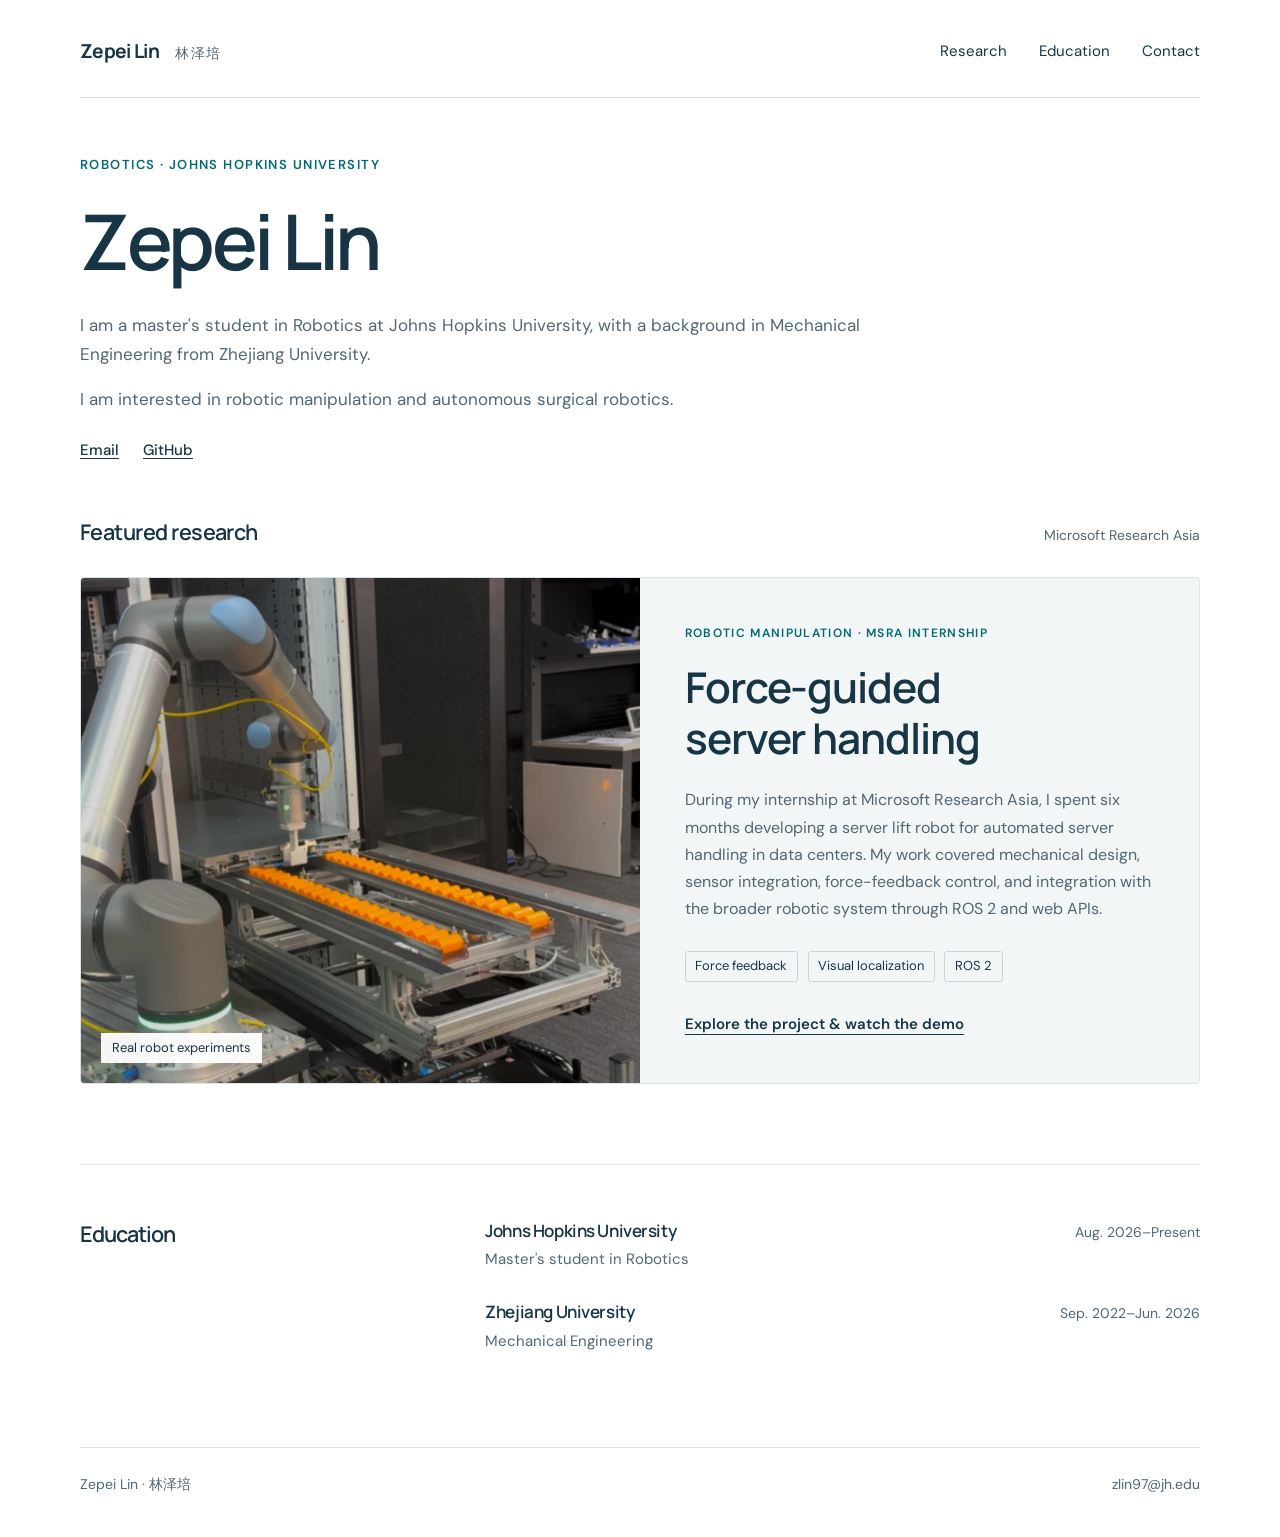
==== commit 76d8b08a: "Move six-month MSRA project experience into featured research" ====
--- a/index.html
+++ b/index.html
@@ -20,7 +20,6 @@
       <h1 id="intro-title">Zepei Lin</h1>
       <div class="intro-copy">
         <p>I am a master's student in Robotics at Johns Hopkins University, with a background in Mechanical Engineering from Zhejiang University.</p>
-        <p>During my internship at Microsoft Research Asia, I developed a server lift robot for automated server handling in data centers. My work covered mechanical design, sensor integration, force-feedback control, and integration with the broader robotic system through ROS 2 and web APIs.</p>
         <p>I am interested in robotic manipulation and autonomous surgical robotics.</p>
         <div class="text-links"><a href="mailto:zlin97@jh.edu">Email</a><a href="https://github.com/Edward-Lin-maker">GitHub</a></div>
       </div>
@@ -32,7 +31,7 @@
         <div class="project-copy">
           <p class="eyebrow">Robotic manipulation · MSRA internship</p>
           <h3>Force-guided<br>server handling</h3>
-          <p>An instrumented lift and robot arm cooperate to insert and extract heavy servers. Visual localization establishes the rack frame; mechanical guidance and force feedback help the system work through tight clearances and changing contact conditions.</p>
+          <p>During my internship at Microsoft Research Asia, I spent six months developing a server lift robot for automated server handling in data centers. My work covered mechanical design, sensor integration, force-feedback control, and integration with the broader robotic system through ROS 2 and web APIs.</p>
           <div class="tags" aria-label="Project topics"><span>Force feedback</span><span>Visual localization</span><span>ROS 2</span></div>
           <span class="project-cta">Explore the project &amp; watch the demo</span>
         </div>
